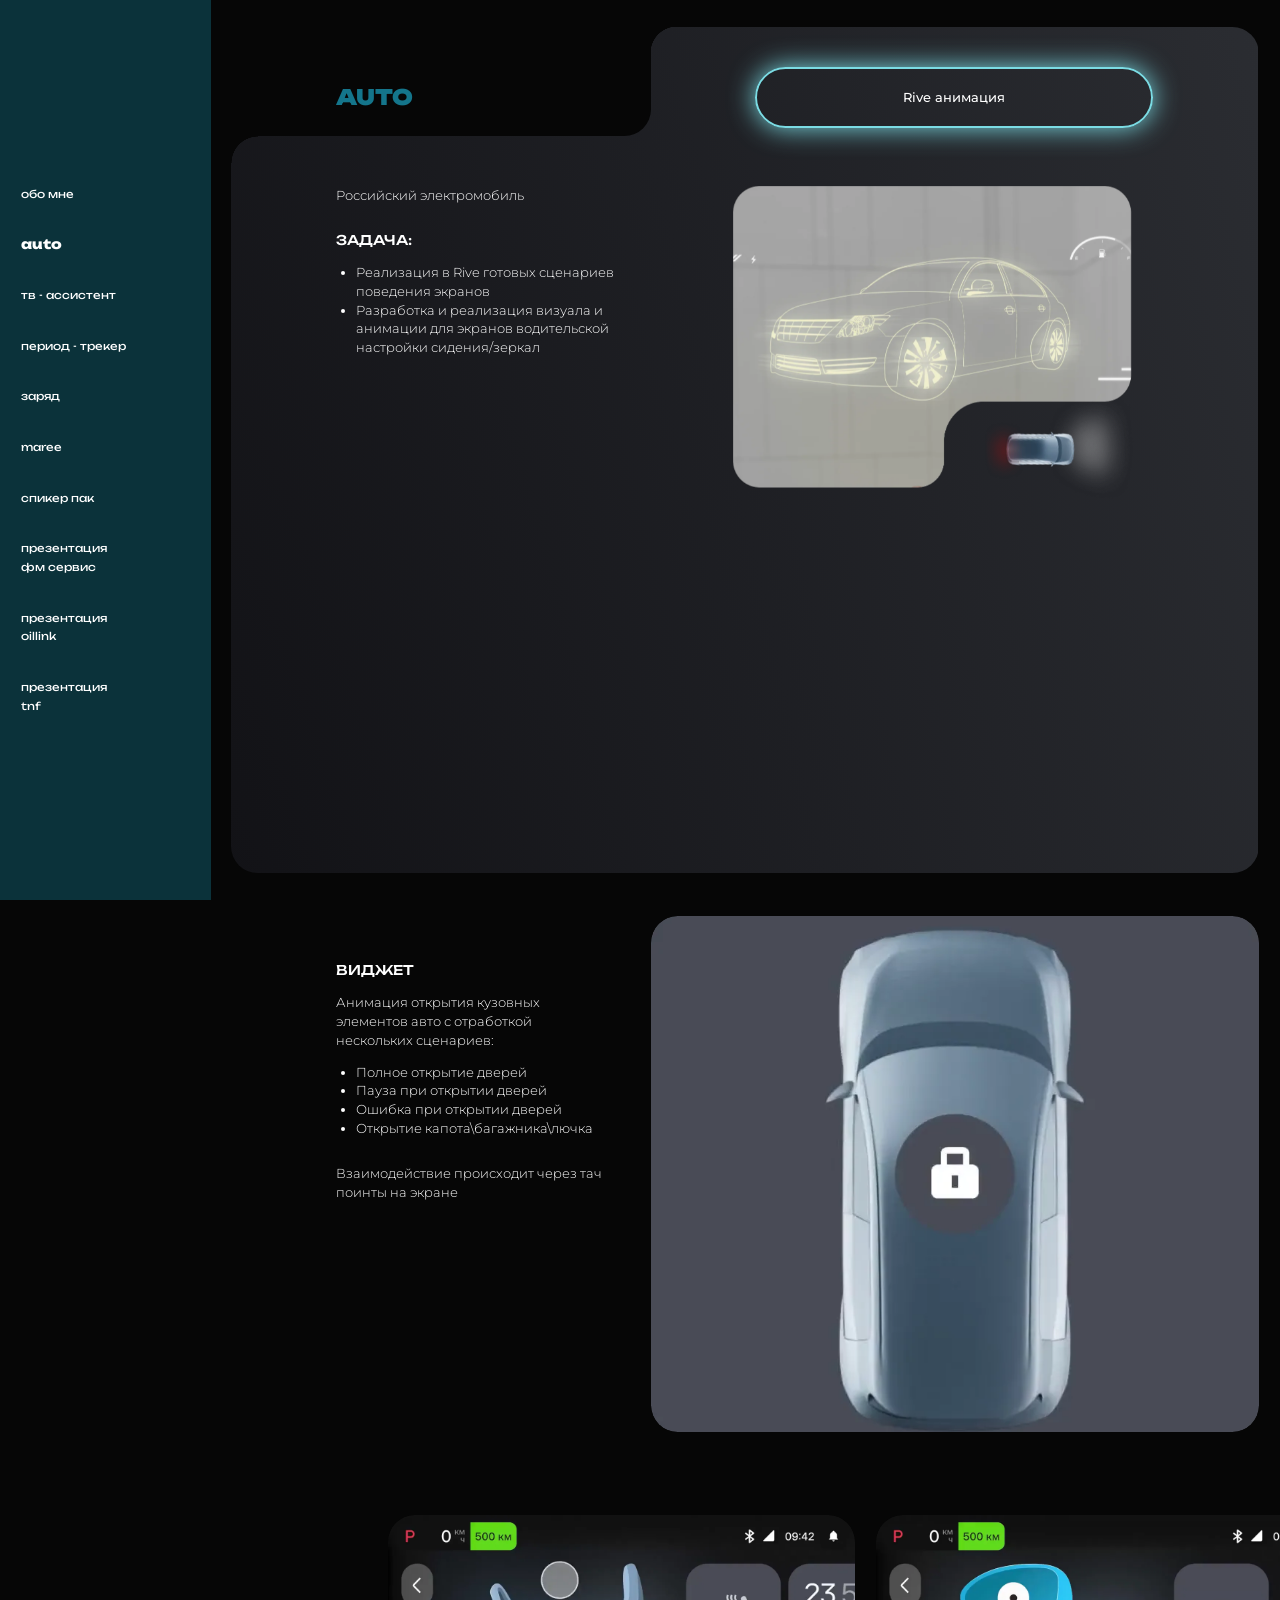
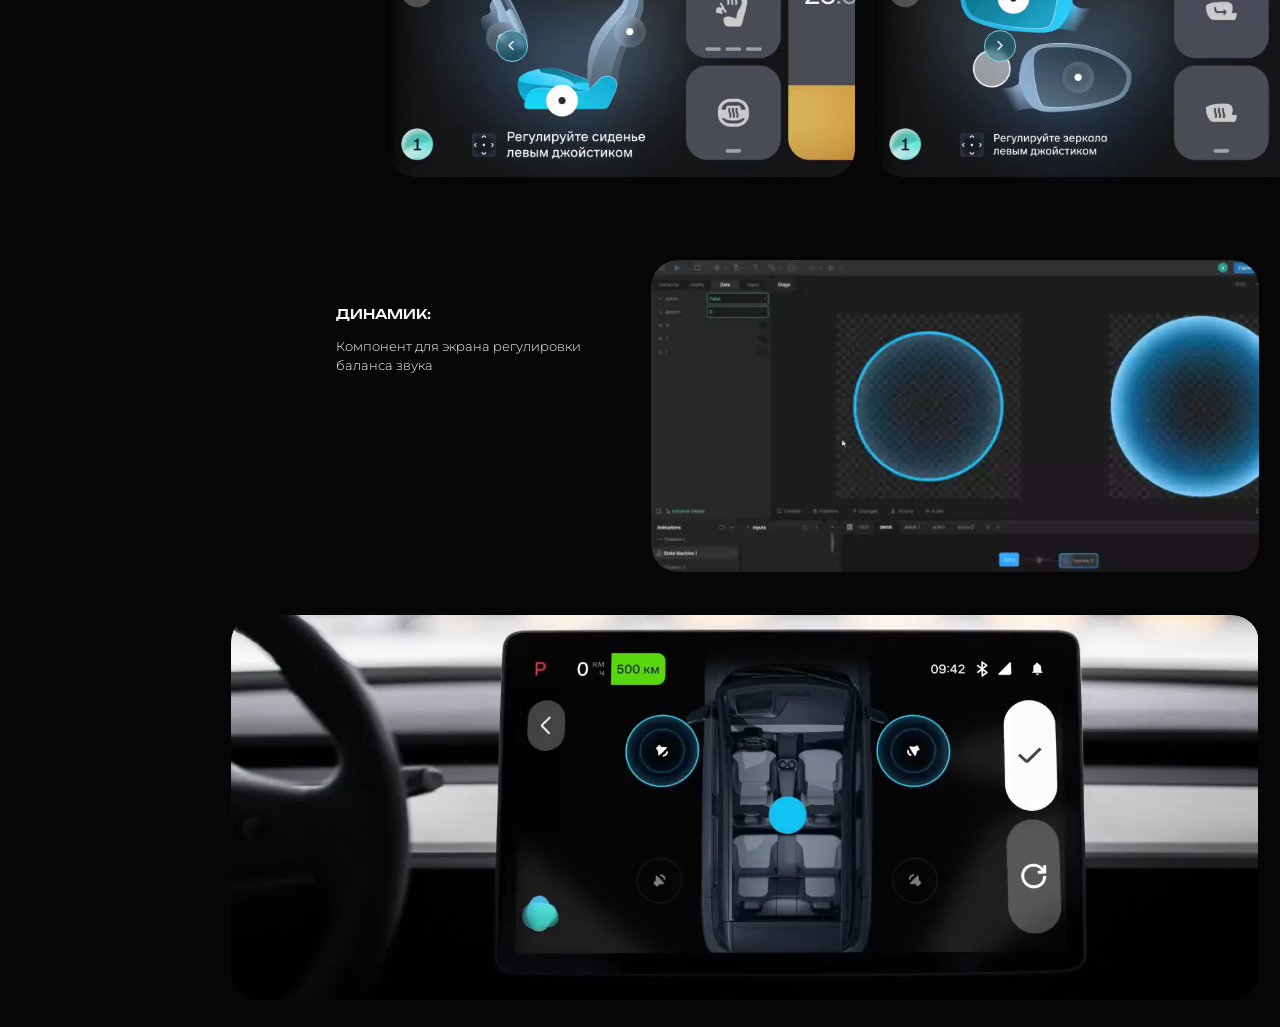
==== auto.html @ a8601fc8 "Deploy 2026-11-14 19:59" ====
<!DOCTYPE html><html lang="ru"><head><meta charset="UTF-8"><meta name="viewport" content="width=device-width, initial-scale=1"><title>Auto — Надежда Ракова</title><meta name="description" content="Кейс «Auto»: Rive-анимация экранов российского электромобиля — виджет кузова, водительские настройки и баланс звука."><link rel="icon" href="/favicon.svg" type="image/svg+xml"><link rel="icon" href="/favicon.png" sizes="180x180" type="image/png"><link rel="apple-touch-icon" href="/favicon.png"><link rel="preconnect" href="https://fonts.googleapis.com"><link rel="preconnect" href="https://fonts.gstatic.com" crossorigin><link href="https://fonts.googleapis.com/css2?family=Montserrat:wght@300;500;600&family=Unbounded:wght@400;500;800;900&display=swap" rel="stylesheet"><link rel="stylesheet" href="/styles.css?v=mwgj7mib"><script defer src="/script.js?v=mwgj7mib"></script><script type="module" src="/_astro/page.CQWjsXKf.js"></script></head><body><a class="skip-link" href="#main">Перейти к содержанию</a><aside class="sidebar"><a class="sidebar__logo" href="/" aria-label="На главную"><svg class="logo-mark" viewBox="0 0 58 58" width="58" height="58" fill="none" aria-hidden="true" focusable="false"><path fill="currentColor" d="M15.92 17H24.176V41H15.92V17ZM34.416 17H42.672V41H34.416V17ZM20.592 25.096H37.648V32.392H20.592V25.096Z"></path><rect x="2.5" y="2.5" width="53" height="53" rx="7.5" stroke="currentColor" stroke-width="5"></rect></svg></a><button class="sidebar__toggle" type="button" aria-expanded="false" aria-controls="nav" aria-label="Меню"><span></span><span></span><span></span></button><nav class="nav" id="nav" aria-label="Разделы портфолио"><a class="nav__item" href="/">обо мне</a><a class="nav__item is-active" href="/auto" aria-current="page">auto</a><a class="nav__item" href="/tv-assistant">тв - ассистент</a><a class="nav__item" href="/period-tracker">период - трекер</a><a class="nav__item" href="/zaryad">заряд</a><a class="nav__item" href="/maree">maree</a><a class="nav__item" href="/speaker-pack">спикер пак</a><a class="nav__item" href="/fm-service">презентация
фм сервис</a><a class="nav__item" href="/oillink">презентация
oillink</a><a class="nav__item" href="/tnf">презентация
tnf</a></nav></aside><main class="page" id="main"><section class="section"><div class="stage"><div class="stage__notch" aria-hidden="true"></div><div class="stage__content"><header class="stage__head"><h1 class="stage__title">Auto</h1><p class="badge">Rive анимация</p></header><div class="stage__body stage__body--clip" style="--body-h:5.88rem"><div class="col-text" style="--col-w:4.4rem"><p class="lead">Российский электромобиль</p><div class="block"><h2 class="label">задача:</h2><ul class="bullets"><li>Реализация в Rive готовых сценариев поведения экранов</li><li>Разработка и реализация визуала и анимации для экранов водительской настройки сидения/зеркал</li></ul></div></div><div class="col-visual col-visual--center" style="--col-w:9.12rem"><img class="auto-visual" src="/assets/auto/stage.webp?v=3" alt="Контурный рисунок автомобиля на проекционном экране и вид машины сверху"></div></div></div></div><div class="row"><div class="panel panel--gap panel--plain" style="--panel-w:9.12rem"><div class="block"><h2 class="label">Виджет</h2><p>Анимация открытия кузовных элементов авто с отработкой нескольких сценариев:</p><ul class="bullets"><li>Полное открытие дверей</li><li>Пауза при открытии дверей</li><li>Ошибка при открытии дверей</li><li>Открытие капота\багажника\лючка</li></ul></div><div class="block"><p>Взаимодействие происходит через тач поинты на экране</p></div></div><figure class="media media--video media--fill" style="--media-h:7.74rem;--media-ratio:912 / 774"><video src="/assets/auto/widget.mp4" poster="/assets/auto/widget.webp" muted loop playsinline preload="none" aria-label="Виджет: анимация открытия дверей, капота и багажника"></video></figure></div><div class="carousel" role="region" aria-roledescription="карусель" aria-label="Экраны водительских настроек"><div class="carousel__viewport" tabindex="0"><div class="carousel__track"><figure class="media media--video" style="--media-w:7rem;--media-h:3.94rem;--media-ratio:700 / 394"><video src="/assets/auto/seat.mp4" poster="/assets/auto/seat.webp" muted loop playsinline preload="none" aria-label="Экран регулировки сиденья"></video></figure><figure class="media media--video" style="--media-w:7rem;--media-h:3.94rem;--media-ratio:700 / 394"><video src="/assets/auto/mirrors.mp4" poster="/assets/auto/mirrors.webp" muted loop playsinline preload="none" aria-label="Экран регулировки зеркал"></video></figure><figure class="media media--video" style="--media-w:7rem;--media-h:3.94rem;--media-ratio:700 / 394"><video src="/assets/auto/projection.mp4" poster="/assets/auto/projection.webp" muted loop playsinline preload="none" aria-label="Экран «Проекция отключена»"></video></figure></div></div><button class="carousel__arrow carousel__arrow--prev" type="button" aria-label="Предыдущий слайд"><svg viewBox="0 0 24 24" aria-hidden="true" focusable="false"><path d="M14.5 5.5 8 12l6.5 6.5"></path></svg></button><button class="carousel__arrow carousel__arrow--next" type="button" aria-label="Следующий слайд"><svg viewBox="0 0 24 24" aria-hidden="true" focusable="false"><path d="M9.5 5.5 16 12l-6.5 6.5"></path></svg></button></div><div class="row"><div class="panel panel--gap panel--plain" style="--panel-w:9.12rem"><div class="block"><h2 class="label">Динамик:</h2><p>Компонент для экрана регулировки баланса звука</p></div></div><figure class="media media--video media--fill" style="--media-h:4.68rem;--media-ratio:16 / 9"><video src="/assets/auto/sound.mp4" poster="/assets/auto/sound.webp" muted loop playsinline preload="none" aria-label="Динамик: компонент регулировки баланса звука"></video></figure></div><div class="row row--inset"><figure class="media media--video" style="--media-w:15.41rem;--media-h:5.78rem;--media-ratio:1541 / 578"><video src="/assets/auto/dashboard.mp4" poster="/assets/auto/dashboard.webp" muted loop playsinline preload="none" aria-label="Экран на приборной панели электромобиля"></video></figure></div></section></main></body></html>
---- styles.css ----
/* =========================================================================
   Портфолио — Надежда Ракова
   Макет: Figma «portfolio» / секция 1920 (node 339-138)

   Единица масштаба: 1rem = 100px при ширине окна 1920px.
   Все размеры из макета переводятся как px / 100 (472px -> 4.72rem),
   поэтому вся страница пропорционально масштабируется под ширину экрана.
   Точное значение выставляет script.js (по clientWidth, без скроллбара),
   значение ниже — запасное на случай отключённого JS.
   ========================================================================= */

:root {
  /* токены Figma */
  --text: #ffffff;
  --text-muted: rgba(255, 255, 255, 0.4);
  --accent: #14758b;              /* заголовки разделов */
  --accent-light: #7bdce4;        /* обводка и свечение бейджа */
  --sidebar-bg: rgba(20, 117, 139, 0.4);
  --bg: #060606;                  /* подложка страницы и вырез под заголовок */
  --radius-sm: 0.2rem;            /* 20px — мелкое скругление (skip-link) */
  --radius: 0.4rem;               /* 40px — скругление карточек и сцены */

  --stage-fill: url("assets/stage-dark.svg");
}

html {
  font-size: calc(100vw / 19.2);
  box-sizing: border-box;
  scroll-behavior: smooth;
}
*, *::before, *::after { box-sizing: inherit; }

body {
  margin: 0;
  background: var(--bg);
  color: var(--text);
  font-family: "Montserrat", "Segoe UI", Arial, sans-serif;
  font-weight: 300;
  font-size: 0.2rem;
  line-height: 0.28rem;
  -webkit-font-smoothing: antialiased;
  overflow-x: hidden;
}

img { display: block; max-width: 100%; }
p { margin: 0; }
h1, h2, h3 { margin: 0; font-weight: inherit; }
ul { margin: 0; padding: 0; list-style: none; }

a { color: inherit; text-decoration: none; }

/* Тап по интерактивным элементам не подсвечивается системным синим
   прямоугольником (Android, iOS). Обводки :focus-visible это не касается —
   она остаётся для клавиатуры. Полоски бургера заодно не выделяются
   как текст при долгом нажатии. */
.sidebar__toggle,
.nav__item {
  -webkit-tap-highlight-color: transparent;
}

.sidebar__toggle {
  -webkit-user-select: none;
  user-select: none;
}

.skip-link {
  position: absolute;
  left: -9999px;
  top: 0;
  z-index: 100;
  padding: 0.12rem 0.2rem;
  background: var(--accent);
  border-radius: 0 0 var(--radius-sm) 0;
}
.skip-link:focus { left: 0; }

/* ============================== Сайдбар ============================== */

.sidebar {
  position: fixed;
  left: 0;
  top: 0;
  z-index: 20;
  width: 3.16rem;
  height: 100vh;
  padding: 0 0.32rem;
  display: flex;
  flex-direction: column;
  justify-content: center;
  background: var(--sidebar-bg);
  -webkit-backdrop-filter: blur(0.2rem);
  backdrop-filter: blur(0.2rem);
}

.sidebar__toggle { display: none; }

/* Знак показывается только в мобильной шапке: на широком экране сайдбар и так
   подписан полными названиями разделов, и знак там лишний. Стили — в блоке
   адаптива ниже. */
.sidebar__logo { display: none; }

.nav {
  display: flex;
  flex-direction: column;
  /* Sidebar / 1920 (391:89): 48 — с десятью пунктами прежние 64 не влезали по высоте */
  gap: 0.48rem;
  align-items: flex-start;
}

/* Nav item / 1920 (Figma 391:80). Состояния из компонента:
   Default — Unbounded Regular 16/28, белый
   Hover   — Unbounded Medium 16/28, белый
   Active  — Unbounded ExtraBold 20/28, белый
   Disabled — Unbounded Regular 16/28, rgba(255,255,255,0.4) */
.nav__item {
  font-family: "Unbounded", "Segoe UI", Arial, sans-serif;
  font-weight: 400;
  font-size: 0.16rem;
  line-height: 0.28rem;
  color: var(--text);
  /* pre-line — чтобы работал перенос из подписи («презентация
oillink»),
     как в макете; сами строки не переносятся, пункты короткие */
  white-space: pre-line;
  transition: font-weight 0.2s ease;
}

.nav__item:hover,
.nav__item:focus-visible { font-weight: 500; }

/* Варианта Focused в компоненте нет — рамка добавлена для клавиатуры */
.nav__item:focus-visible {
  outline: 0.02rem solid var(--accent-light);
  outline-offset: 0.06rem;
  border-radius: 0.02rem;
}

.nav__item.is-active {
  font-weight: 800;
  font-size: 0.2rem;
  color: var(--text);
}

/* ============================== Страница ============================== */

.page {
  padding: 0.4rem 0.32rem;
  display: flex;
  flex-direction: column;
  gap: 0.8rem;
}

.section {
  display: flex;
  flex-direction: column;
  gap: 0.64rem;
  scroll-margin-top: 0.4rem;
}

/* ------------------------------- Сцена ------------------------------- */

/* Подложка сцены начинается не от края страницы, а справа от сайдбара —
   с тем же отступом 3.15rem, что у .row--inset (по макету photobank — 1921):
   блоки больше не заходят под меню. Поэтому подложку рисует псевдоэлемент
   со своим скруглением, а слева под вырезом остаётся фон страницы. */
.stage {
  position: relative;
  height: max(8.53rem, calc(100vh - 0.8rem));
}

.stage::before {
  content: "";
  position: absolute;
  inset: 0 0 0 3.15rem;
  border-radius: var(--radius);
  background-image: var(--stage-fill);
  background-size: 100% 100%;
  background-repeat: no-repeat;
}

.stage--teal { --stage-fill: url("assets/stage-teal.svg"); }

/* Сцена с фоновым видео («ТВ-ассистент»): вместо подложки — ролик в той же рамке */
.stage--media::before { display: none; }

.stage__media {
  position: absolute;
  inset: 0 0 0 3.15rem;
  border-radius: var(--radius);
  overflow: hidden;
  /* кадр-заглушка (задан в разметке) — кадрируется так же, как видео */
  background-size: cover;
  background-position: center;
}

.stage__media video {
  display: block;
  width: 100%;
  height: 100%;
  object-fit: cover;
}

/* Вырез в левом верхнем углу сцены — под заголовок раздела */
.stage__notch {
  position: absolute;
  left: 0;
  top: 0;
  width: 9.44rem;
  height: 1.64rem;
  background: var(--bg);
  border-bottom-right-radius: var(--radius);
}

/* Два вогнутых уголка выреза. По контуру Subtract панель скругляется
   радиусом 40 в двух местах: сверху — от (984, 0) к (944, 40),
   слева — от (0, 204) к (40, 164). Оба уголка дорисовывают фон
   вокруг дуги: центр окружности в правом нижнем углу псевдоэлемента. */
.stage__notch::before,
.stage__notch::after {
  content: "";
  position: absolute;
  width: var(--radius);
  height: var(--radius);
  background: radial-gradient(circle at 100% 100%,
              transparent calc(var(--radius) - 0.5px),
              var(--bg) var(--radius));
}

/* угол панели под вырезом — у левого края подложки (3.15rem), а не сцены */
.stage__notch::before { left: 3.15rem; top: 100%; }
.stage__notch::after  { left: 100%; top: 0; }   /* угол панели в (984, 0) */

.stage__content {
  position: absolute;
  inset: 0;
  padding: 0.48rem 1.57rem 0.27rem 4.72rem;
  display: flex;
  flex-direction: column;
  gap: 0.75rem;
}

.stage__content--clip { overflow: hidden; }

/* «Спикер пак»: мокап прижат к нижней грани сцены — в макете фрейм с визуалом
   кончается ровно на её краю, без нижнего отступа (614,67 против 588 у прочих
   экранов). Сцена на сайте тянется на высоту окна, поэтому тело растягивается
   до низа, а не остаётся фиксированной высоты. */
.stage__content--flush { padding-bottom: 0; }

.stage__content--flush .stage__body {
  flex: 1 1 auto;
  height: auto;
  min-height: 6.15rem;
}

.stage__head {
  display: flex;
  align-items: center;
  gap: 2.12rem;
  flex-shrink: 0;
}

.stage__title {
  width: 4.17rem;
  height: 1.16rem;
  display: flex;
  align-items: center;
  font-family: "Unbounded", "Segoe UI", Arial, sans-serif;
  font-weight: 900;
  font-size: 0.32rem;
  line-height: 0.32rem;
  color: var(--accent);
  text-transform: uppercase;
  white-space: nowrap;
}

.stage__title--tall { line-height: 0.4rem; }

.badge {
  flex-shrink: 0;
  width: 5.97rem;
  height: 0.91rem;
  display: flex;
  align-items: center;
  justify-content: center;
  padding: 0.27rem 0.48rem;
  border: 0.04rem solid var(--accent-light);
  border-radius: 0.5rem;
  box-shadow: 0 0 0.4rem 0 var(--accent-light);
  font-weight: 500;
  font-size: 0.2rem;
  line-height: 0.2rem;
  text-align: center;
  white-space: nowrap;
}

.stage__body {
  display: flex;
  gap: 0.32rem;
  height: var(--body-h, 6.15rem);
  width: 13.84rem;
  flex-shrink: 0;
  position: relative;
}

.stage__body--clip { overflow: hidden; }

/* ------------------------- Колонки и текстовые блоки ------------------------- */

.col-text {
  width: var(--col-w);
  flex-shrink: 0;
  display: flex;
  flex-direction: column;
  gap: 0.4rem;
  align-items: flex-start;
}

/* На сцене с фото-фоном у бейджа своя стеклянная подложка (по макету Maree,
   node 652:1353): без неё он теряется на светлых участках кадра */
.stage--media .badge {
  background: rgba(20, 92, 117, 0.5);
  -webkit-backdrop-filter: blur(0.05rem);
  backdrop-filter: blur(0.05rem);
}

.col-visual {
  width: var(--col-w);
  flex-shrink: 0;
}

.col-visual--center { display: flex; justify-content: center; }

.block {
  width: var(--block-w, 100%);
  display: flex;
  flex-direction: column;
  gap: 0.2rem;
  align-items: flex-start;
}

.label {
  font-family: "Unbounded", "Segoe UI", Arial, sans-serif;
  font-weight: 500;
  font-size: 0.2rem;
  line-height: 0.28rem;
  text-transform: uppercase;
  color: var(--text);
}

.strong { font-weight: 500; }

/* Стиль Body / Loose убран из системы — везде Body / Regular. Поэтому
   у .lead и .bullets--loose своего интерлиньяжа больше нет, оба наследуют
   28 от body. Сами классы в разметке оставлены: на вёрстку они не влияют. */

.bullets { list-style: disc; padding-left: 0.3rem; }

/* --------------------------- Цветовая палитра --------------------------- */

.palette { display: flex; gap: 0.32rem; align-items: center; }

.swatch {
  width: 0.48rem;
  height: 0.48rem;
  border-radius: 50%;
  background: var(--c);
}

.swatch--outlined { box-shadow: inset 0 0 0 0.01rem #ffffff; }

/* ------------------------------ Хард скилы ------------------------------ */

.skills { display: flex; gap: 0.32rem; align-items: center; }

.skill {
  position: relative;
  width: 0.48rem;
  height: 0.48rem;
  border-radius: 50%;
  overflow: hidden;
  flex-shrink: 0;
  /* Свечение в тон иконки: --glow приходит из index.astro, у каждой свой.
     Смещения нулевые — ореол ровно по кругу. overflow: hidden обрезает
     только содержимое, наружную тень он не трогает. */
  box-shadow: 0 0 0.2rem var(--glow);
}

/* Размеры «листа» внутри маски повторяют макет: маска 48x48,
   само изображение чуть больше и смещено. */
.skill__leaf {
  position: absolute;
  left: 0;
  top: 0;
  width: 0.48rem;
  height: 0.48rem;
  object-fit: cover;
}

.skill__leaf--ae  { width: 0.49rem; left: -0.01rem; }
.skill__leaf--sq  { width: 0.49rem; height: 0.49rem; left: -0.01rem; top: -0.01rem; }
.skill__leaf--big { width: 0.51rem;   height: 0.51rem;   left: -0.02rem;   top: -0.02rem; overflow: hidden; }

.skill__inner { position: absolute; max-width: none; }
.skill__inner--rive  { width: 774.13%; height: 436.88%; left: -245.03%; top: -167.23%; }
.skill__inner--figma { width: 165.62%; height: 137.26%; left: -31.25%;  top: -17.07%; }

/* ------------------------------- Фото ------------------------------- */

.photo { position: relative; width: 5.98rem; height: 5.4rem; }

.photo__frame {
  position: absolute;
  inset: 0;
  /* ?v= — новый адрес для файла, заменённого под тем же именем: прежняя версия
     могла остаться в кеше браузера. Меняйте число при каждой замене файла. */
  -webkit-mask: url("assets/about/photo-mask.svg?v=4") no-repeat center / 100% 100%;
  mask: url("assets/about/photo-mask.svg?v=4") no-repeat center / 100% 100%;
}

.photo__img {
  position: absolute;
  left: -0.04rem;
  top: -0.27rem;
  width: 6.21rem;
  height: 6.21rem;
  max-width: none;
  object-fit: cover;
}

/* Подсказка в вырезе фото: круг 162 с подписью и стрелкой вниз — показывает,
   что ниже лежит шоурил. Доли из макета: круг 162/598 по ширине фото, а всё
   внутри — в процентах от самого круга, поэтому он масштабируется целиком,
   и на узком экране меняется только кегль подписи. */
.photo__hint {
  position: absolute;
  left: 77.59%;  /* 464 / 598 */
  top: 68.7%;    /* 371 / 540 */
  width: 27.09%; /* 162 / 598 */
  aspect-ratio: 1;
  display: flex;
  flex-direction: column;
  align-items: center;
  border: 0.03rem solid var(--accent-light);
  border-radius: 50%;
  text-align: center;
}

.photo__hint-text {
  width: 61.11%;      /* 99 / 162 */
  margin-top: 24.69%; /* отступ сверху 40 */
  font-weight: 500;
  font-size: 0.2rem;
  line-height: 0.2rem;
}

.photo__hint-arrow {
  width: 12.96%;      /* 21 / 162 */
  margin-top: 14.81%; /* зазор до подписи 24 */
  color: var(--text);
}

/* Круг — ссылка на шоурил, поэтому у него есть отклик на наведение и фокус */
.photo__hint {
  cursor: pointer;
  transition: box-shadow 0.2s ease, transform 0.2s ease;
  -webkit-tap-highlight-color: transparent;
}

.photo__hint:hover,
.photo__hint:focus-visible {
  box-shadow: 0 0 0.3rem 0 var(--accent-light);
  transform: scale(1.04);
}

.photo__hint:focus-visible { outline: 0.02rem solid var(--text); outline-offset: 0.04rem; }

/* якорь перехода: карточка не прилипает к верхней грани окна */
#showreel { scroll-margin-top: 0.4rem; }

/* ============================== Ряды и карточки ============================== */

.row {
  display: flex;
  gap: 0.32rem;
  align-items: stretch;
}

/* Ряд, выровненный по правому краю — отступ на ширину сайдбара */
.row--inset { padding-left: 3.15rem; }

.panel {
  width: var(--panel-w, auto);
  flex-shrink: 0;
  padding: 0.68rem 0.32rem 0.68rem 4.72rem;
  border-radius: var(--radius);
  background-image: url("assets/panel.svg?v=2");
  background-size: 100% 100%;
  background-repeat: no-repeat;
  display: flex;
  flex-direction: column;
  align-items: flex-start;
}

.panel--gap { gap: 0.4rem; }
/* Широкая панель начинается справа от сайдбара (отступ 3.15rem, как у
   .row--inset), а текст стоит на той же линии, что у остальных:
   4.72 − 3.15 = 1.57rem. */
.panel--full { width: auto; margin-left: 3.15rem; padding-left: 1.57rem; gap: 0.4rem; }

/* Текстовая колонка рядом с визуалом — без подложки, прямо на фоне страницы.
   Отступы остаются: текст стоит на той же линии, что в остальных блоках. */
.panel--plain { background: none; }

/* Текстовая колонка панели — 408 px, как в компонентах Panel / … в макете:
   472 (отступ слева, по линии сцены) + 408 + 32 = 912, ровно половина ряда. */
.panel > .block { width: 4.08rem; }

/* Паттерн-подложка. Сейчас не используется: в макете панель «айдентика» —
   инстанс Panel / 2 columns, у него подложки нет. Оставлено на случай возврата. */
.panel--patterned { position: relative; overflow: hidden; }

.panel--patterned::before {
  content: "";
  position: absolute;
  inset: 0;
  background: url("assets/zaryad/pattern.png") center / cover no-repeat;
  opacity: 0.1;
  pointer-events: none;
}

.panel--patterned > * { position: relative; }

/* Две колонки по 408 с зазором 221 — компонент Panel / 2 columns */
.cols-2 { display: flex; gap: 2.21rem; align-items: flex-start; }
.cols-2 > .col {
  width: 4.08rem;
  display: flex;
  flex-direction: column;
  gap: 0.4rem;
  align-items: flex-start;
}

.media {
  margin: 0;
  width: var(--media-w, 100%);
  height: var(--media-h, auto);
  flex-shrink: 0;
  border-radius: var(--radius);
  overflow: hidden;
  background: #d9d9d9;
}

/* Тянется на высоту ряда. Картинка выведена из потока, чтобы высоту ряда
   задавала панель с текстом (как в макете), а не пропорции изображения. */
.media--stretch { height: auto; align-self: stretch; position: relative; }
.media--stretch img { position: absolute; inset: 0; }

/* Картинка добирает остаток ряда: 1856 - 912 (панель) - 32 (зазор) = 912 */
.media--fill { flex: 1 0 0; width: auto; min-width: 0; }

.media--panel {
  background-image: url("assets/panel.svg?v=2");
  background-size: 100% 100%;
}

.media img,
.media video { display: block; width: 100%; height: 100%; object-fit: cover; }

/* У видеокарточки нет светлой подложки. Видео браузер рисует отдельным слоем
   и выравнивает по пикселям экрана, а скруглённая рамка карточки стоит на
   дробных координатах (масштаб в rem) — между ними остаётся щель меньше
   пикселя. С подложкой #d9d9d9 она проступала светлой каймой, особенно при
   прокрутке. Без подложки в щели виден тёмный фон страницы, и край сливается.
   Скругление дублируется на самом видео, чтобы его слой обрезался той же дугой. */
.media--video { background: transparent; }
.media--video video { border-radius: inherit; }

/* Карточка-плеер (EmbedPlayer): обложка-кнопка, по нажатию её место занимает
   iframe видеосервиса. Оба слоя растянуты по карточке абсолютно — так они
   заполняют её и на десктопе (высота задана), и на мобилке (высота из
   aspect-ratio ниже). */
.media--embed { position: relative; }

.embed__cover,
.media--embed iframe {
  position: absolute;
  inset: 0;
  display: block;
  width: 100%;
  height: 100%;
  border: 0;
}

.embed__cover {
  padding: 0;
  background: none;
  border-radius: inherit;
  cursor: pointer;
  -webkit-tap-highlight-color: transparent;
}

/* селектор длиннее обычного .media img — иначе на мобилке его перебил бы height: auto */
.media--embed .embed__cover img { height: 100%; transition: filter 0.3s ease; }
.embed__cover:hover img { filter: brightness(1.12); }

/* Значок «плей» по центру обложки. Оформление как у стрелок карусели:
   подложка и размытие от меню, обводка цветом бейджа. */
.embed__play {
  position: absolute;
  left: 50%;
  top: 50%;
  transform: translate(-50%, -50%);
  display: flex;
  align-items: center;
  justify-content: center;
  width: 1rem;
  height: 1rem;
  border: 0.02rem solid var(--accent-light);
  border-radius: 50%;
  background: var(--sidebar-bg);
  -webkit-backdrop-filter: blur(0.05rem);
  backdrop-filter: blur(0.05rem);
  color: var(--text);
  transition: box-shadow 0.2s ease, transform 0.2s ease;
}

.embed__play svg { width: 40%; height: 40%; fill: currentColor; }

.embed__cover:hover .embed__play,
.embed__cover:focus-visible .embed__play {
  box-shadow: 0 0 0.3rem 0 var(--accent-light);
  transform: translate(-50%, -50%) scale(1.08);
}

.embed__cover:focus-visible {
  outline: 0.04rem solid var(--accent-light);
  outline-offset: -0.04rem;
}

.grid { display: flex; flex-wrap: wrap; gap: 0.32rem; align-content: flex-start; }

/* ------------------------------- Карусель ------------------------------- */

/* Окно карусели — от линии справа от сайдбара до правого края окна (правое
   поле .page вычитается отрицательным отступом). Карточки листаются по одной и встают по центру экрана, поэтому в
   покое средняя карточка по центру, а соседние свисают за края — как лента в
   макете «Auto». Поля 0.6rem сверху и снизу тоже из макета. */
.carousel {
  --card-w: 7rem;
  --card-gap: 0.32rem;
  --arrow: 0.48rem;
  position: relative;
  /* слева — от линии справа от сайдбара, справа — до края окна */
  margin-inline: 3.15rem -0.32rem;
}

.carousel__viewport {
  position: relative; /* от него считаются offsetLeft карточек в script.js */
  padding-block: 0.6rem;
  overflow-x: auto;
  overscroll-behavior-x: contain;
  scroll-snap-type: x mandatory;
  scrollbar-width: none;
  cursor: grab;
}

.carousel__viewport::-webkit-scrollbar { display: none; }

.carousel__viewport:focus-visible {
  outline: 0.03rem solid var(--accent-light);
  outline-offset: -0.03rem;
}

/* пока тянут мышью, привязка к карточкам выключена — иначе дёргала бы ленту под курсором */
.carousel__viewport.is-dragging { scroll-snap-type: none; cursor: grabbing; user-select: none; }

.carousel__track {
  display: flex;
  gap: var(--card-gap);
  width: max-content;
  /* полокна минус полкарточки с обеих сторон — чтобы и крайние вставали по центру */
  padding-inline: calc(50% - var(--card-w) / 2);
}

/* always — один свайп листает ровно одну карточку, а не проскакивает несколько:
   так лента не улетает за копии, которыми script.js делает её бесконечной */
.carousel__track > * { flex: none; scroll-snap-align: center; scroll-snap-stop: always; }

/* Стрелки стоят в зазорах у центральной карточки: так обе всегда на виду,
   в том числе левая, которую иначе закрыл бы сайдбар. Подложка и размытие —
   как у меню, обводка — цветом бейджа. */
.carousel__arrow {
  position: absolute;
  top: 50%;
  z-index: 1;
  display: flex;
  align-items: center;
  justify-content: center;
  width: var(--arrow);
  height: var(--arrow);
  padding: 0;
  border: 0.02rem solid var(--accent-light);
  border-radius: 50%;
  background: var(--sidebar-bg);
  -webkit-backdrop-filter: blur(0.05rem);
  backdrop-filter: blur(0.05rem);
  color: var(--text);
  cursor: pointer;
  transform: translate(-50%, -50%);
  transition: opacity 0.2s ease, box-shadow 0.2s ease;
  -webkit-tap-highlight-color: transparent;
}

.carousel__arrow--prev { left: calc(50% - var(--card-w) / 2 - var(--card-gap) / 2); }
.carousel__arrow--next { left: calc(50% + var(--card-w) / 2 + var(--card-gap) / 2); }

.carousel__arrow svg {
  width: 50%;
  height: 50%;
  fill: none;
  stroke: currentColor;
  stroke-width: 2;
  stroke-linecap: round;
  stroke-linejoin: round;
}

.carousel__arrow:hover { box-shadow: 0 0 0.2rem 0 var(--accent-light); }

.carousel__arrow:focus-visible {
  outline: 0.02rem solid var(--text);
  outline-offset: 0.04rem;
}

/* ------------------- Крупные визуалы отдельных разделов ------------------- */

.speaker-visual {
  position: absolute;
  left: 4.72rem;
  bottom: 0;
  width: 9.12rem;
  height: 6.15rem;
  overflow: hidden;
}

.speaker-visual img {
  position: absolute;
  left: -6.97%;
  top: -2.72%;
  width: 107.91%;
  height: 107.28%;
  max-width: none;
}

/* Бейдж 664x605. В макете заливка в режиме CROP: по ширине картинка взята
   целиком, по высоте — полоса 8,5%..89,5%, отсюда cover и сдвиг по вертикали. */
/* Maree: фрейм визуала 783x615, картинка вписана внутрь целиком —
   в макете у неё свои пропорции и остаются поля по бокам. */
.maree-visual {
  width: 7.83rem;
  height: 6.15rem;
  object-fit: contain;
}

/* На десктопе карточка вклеена в фоновую обложку сцены — отдельную не показываем */
@media (min-width: 1201px) {
  .maree-visual-wrap,
  .oillink-visual-wrap { visibility: hidden; }
}

/* «Auto»: фото под маской с вырезом и машина в вырезе, собранные в одну
   картинку с прозрачным фоном (группа 665x523 в макете, по центру колонки). */
.auto-visual {
  width: 6.65rem;
  height: 5.23rem;
  object-fit: contain;
}

.zaryad-badge {
  width: 6.64rem;
  height: 6.05rem;
  object-fit: cover;
  object-position: 50% 44.7%;
}

/* В макете заливка FILL — картинка кадрируется по высоте, а не вписывается. */
.period-phone { width: 8.86rem; height: 5.9rem; object-fit: cover; }

/* ------------------------------ Мокап ноутбука ------------------------------ */

.laptop {
  position: relative;
  width: 100%;
  height: 6.15rem;
}

.laptop--photobank { --kb-left: -0.45rem; --kb-width: 10.36rem; --kb-height: 0.21rem; --kb-top: 5.38rem; --back-left: 0.01rem; --back-top: 0; --back-w: 9.47rem; --back-h: 5.39rem; }
.laptop--fm        { --kb-left: -0.32rem; --kb-width: 10.10rem; --kb-height: 0.25rem;    --kb-top: 5.38rem; --back-left: 0.02rem; --back-top: 0; --back-w: 9.46rem; --back-h: 5.4rem; }

.laptop__back {
  position: absolute;
  left: var(--back-left);
  top: var(--back-top);
  width: var(--back-w);
  height: var(--back-h);
  background: #d6d6d6;
  border: 0.01rem solid #ccc;
  border-radius: 0.22rem 0.22rem 0 0;
}

.laptop__frame {
  position: absolute;
  left: 0.04rem;
  top: 0.03rem;
  width: 9.41rem;
  height: 5.36rem;
  background: #050505;
  border-radius: 0.2rem 0.2rem 0 0;
  box-shadow: 0 0 0.01rem 0.01rem rgba(255, 255, 255, 0.6),
              inset 0 0 0.05rem 0.03rem rgba(0, 0, 0, 0.1);
}

.laptop__screen {
  position: absolute;
  left: 0.16rem;
  top: 0.15rem;
  width: 9.16rem;
  height: 5.13rem;
  border-radius: 0.16rem;
  overflow: hidden;
}

.laptop__screen img { width: 9.16rem; height: 5.15rem; max-width: none; object-fit: cover; }

.laptop__screen-shadow {
  position: absolute;
  left: 0.16rem;
  top: 0.15rem;
  width: 9.16rem;
  height: 5.13rem;
  border-radius: 0.16rem;
  box-shadow: inset 0 0 0.04rem 0 rgba(0, 0, 0, 0.24);
}

.laptop__glow {
  position: absolute;
  left: 0.04rem;
  top: 0.03rem;
  width: 9.41rem;
  height: 5.36rem;
  border-radius: 0.2rem 0.2rem 0 0;
  background: radial-gradient(ellipse 1.4rem 1.75rem at 0.7rem 0.55rem,
              rgba(255, 255, 255, 0.24) 15%, rgba(255, 255, 255, 0) 100%);
  opacity: 0.2;
  box-shadow: inset 0 0 0.03rem 0.01rem rgba(0, 0, 0, 0.4);
}

.laptop__keyboard {
  position: absolute;
  left: var(--kb-left);
  top: var(--kb-top);
  width: var(--kb-width);
  height: var(--kb-height);
  border-radius: 0.03rem;
  overflow: hidden;
  box-shadow: inset 0 -0.01rem 0.01rem 0 rgba(0, 0, 0, 0.3),
              inset 0 -0.03rem 0.01rem 0 rgba(255, 255, 255, 0.7);
}

.laptop__keyboard img { width: 100%; height: 100%; object-fit: cover; }

.laptop__keyboard::after {
  content: "";
  position: absolute;
  inset: 0;
  background: linear-gradient(to bottom, rgba(239, 239, 239, 0.2), rgba(219, 219, 219, 0.2));
}

.laptop__shadow-1 {
  position: absolute;
  left: -0.45rem;
  top: 5.59rem;
  width: 10.36rem;
  height: 0.02rem;
  background: #000;
  border-radius: 0.18rem;
  filter: blur(0.08rem);
}

.laptop__shadow-2 {
  position: absolute;
  left: -0.45rem;
  top: 5.59rem;
  width: 10.35rem;
  height: 0.01rem;
  background: rgba(0, 0, 0, 0.6);
  border-radius: 0.18rem;
  filter: blur(0.02rem);
}

/* ====================== Появление блоков при прокрутке ====================== */

/* Классы навешивает script.js, поэтому без JavaScript и при системной
   настройке «уменьшить движение» блоки просто видны — никакого скрытого
   содержимого, которое некому показать.

   Именно анимация, а не transition: у сцены IntersectionObserver отдаёт
   первый колбэк раньше, чем браузер успевает отрисовать исходное
   opacity: 0. Переход в такой ситуации не запускается вовсе — переходить
   не от чего, — а анимация всегда играет от своего первого кадра. */
/* Предварительное скрытие — до того, как script.js разметит блоки.

   Без него браузер успевает отрисовать кадр с готовой раскладкой раньше,
   чем отработает скрипт (first-contentful-paint ~168 мс против ~174 мс),
   и содержимое видно кадр, пропадает и появляется заново каскадом —
   при переходе между страницами это читается как подёргивание.

   Правило само себя снимает через секунду: если скрипт не отработает
   (отключён JS, не доехал файл), содержимое всё равно покажется. А как
   только скрипт навесит .reveal, селектор перестаёт совпадать, и элемент
   переходит под управление анимаций ниже. */
.section > *:not(.reveal) {
  animation: reveal-failsafe 0.3s 1s both;
}

/* Скрипт отработал — страховка больше не нужна. Класс ставится и тогда,
   когда анимация выключена: иначе при системном «уменьшить движение»
   содержимое ждало бы секунду впустую. */
.reveal-armed .section > *:not(.reveal) { animation: none; }

@keyframes reveal-failsafe {
  from { opacity: 0; }
  to   { opacity: 1; }
}

.reveal { opacity: 0; }

.reveal.is-visible {
  animation: reveal-rise 0.55s cubic-bezier(0.22, 0.61, 0.36, 1) both;
}

@keyframes reveal-rise {
  from { opacity: 0; transform: translateY(0.32rem); }
  to   { opacity: 1; transform: none; }
}

/* Крупный визуал сцены только проявляется: он прижат к нижней грани,
   и стартовый сдвиг вниз вылезал бы за скруглённый край панели. */
.reveal--fade.is-visible { animation-name: reveal-fade; }

@keyframes reveal-fade {
  from { opacity: 0; }
  to   { opacity: 1; }
}

/* Мелкие круглые элементы — кружки палитры и иконки скилов: у объекта 48px
   полная дистанция 32px читалась бы прыжком, поэтому половина. */
.reveal--soft.is-visible { animation-name: reveal-soft; }

@keyframes reveal-soft {
  from { opacity: 0; transform: translateY(0.16rem); }
  to   { opacity: 1; transform: none; }
}

/* ============================== Адаптив ============================== */

@media (max-width: 1200px) {
  html { font-size: 16px; }

  /* Интерлиньяж в пикселях, а не множителем: в макете значения целые,
     а 16 x 1.55 давало 24.8 и уводило текст с сетки. */
  body { font-size: 16px; line-height: 24px; }

  .sidebar {
    position: sticky;
    top: 0;
    width: 100%;
    height: auto;
    padding: 12px 12px;
    flex-direction: row;
    align-items: center;
    /* знак и кнопка меню разъезжаются по краям шапки, как в макете;
       список .nav выведен из потока и на раскладку шапки не влияет */
    justify-content: space-between;
    gap: 16px;
    /* липкая шапка отделяется от контента волоском — это не та inner shadow,
       что была в макете, а граница мобильной раскладки */
    box-shadow: 0 1px 0 rgba(255, 255, 255, 0.1);
    /* Фон и размытие шапки переехали на подложку ниже. Причина: элемент
       с backdrop-filter становится корнем размытия для всего, что внутри,
       и вложенное меню размывало бы уже не страницу, а пустоту внутри
       шапки — контент под меню оставался резким. */
    background: none;
    -webkit-backdrop-filter: none;
    backdrop-filter: none;
  }

  /* Подложка шапки: та же заливка и размытие 5px, что в макете bar. */
  .sidebar::before {
    content: "";
    position: absolute;
    inset: 0;
    background: var(--sidebar-bg);
    -webkit-backdrop-filter: blur(5px);
    backdrop-filter: blur(5px);
  }

  /* Знак и кнопка — поверх подложки */
  .sidebar__logo,
  .sidebar__toggle { position: relative; z-index: 1; }

  /* Знак слева, кнопка меню справа — как в компоненте Sidebar / 390.
     Размер вровень с кнопкой, 40. */
  /* Знак обёрнут в квадрат 40x40 — такой же, как у кнопки меню
     (компонент Sidebar / 390: обе рамки на y=12, по краям отступ 12).
     Сам знак 24x24 стоит по центру обёртки, а её размер заодно даёт
     зоне нажатия те же 40 точек, что и у бургера. */
  .sidebar__logo {
    display: flex;
    align-items: center;
    justify-content: center;
    width: 40px;
    height: 40px;
    color: var(--text);
    transition: color 0.2s ease;
  }

  .sidebar__logo .logo-mark { display: block; width: 24px; height: 24px; }

  a.sidebar__logo:hover,
  a.sidebar__logo:focus-visible { color: var(--accent-light); }

  a.sidebar__logo:focus-visible {
    outline: 2px solid var(--accent-light);
    outline-offset: 4px;
    border-radius: 6px;
  }

  .sidebar__toggle {
    display: flex;
    flex-direction: column;
    justify-content: center;
    gap: 5px;
    width: 40px;
    height: 40px;
    padding: 0 8px;
    background: none;
    border: 0;
    cursor: pointer;
  }
  .sidebar__toggle span { display: block; height: 2px; background: #fff; border-radius: 2px; }

  .nav {
    position: absolute;
    left: 0;
    right: 0;
    top: 100%;
    flex-direction: column;
    /* шаг между пунктами 50 = строка 22 + зазор 28 */
    gap: 28px;
    padding: 52px 20px;
    align-items: center;
    /* Из макета: заливка тем же токеном, что у сайдбара — rgba(20,117,139,0.4),
       поверх неё размытие 5px, поэтому сквозь меню просматривается страница.
       Непрозрачный #10333c этот эффект глушил. */
    background: var(--sidebar-bg);
    -webkit-backdrop-filter: blur(5px);
    backdrop-filter: blur(5px);
    box-shadow: 0 12px 24px rgba(0, 0, 0, 0.4);
  }
  .nav[hidden] { display: none; }

  /* В выпадающем меню ширины хватает: nowrap схлопывает перенос
     из подписи в пробел, и двухстрочные пункты идут в одну строку. */
  .nav__item { font-size: 16px; line-height: 22px; white-space: nowrap; }
  /* размер выравниваем под выпадающий список, текущую страницу
     по-прежнему выделяет начертание, как в компоненте */
  .nav__item.is-active { font-size: 16px; font-weight: 800; color: var(--text); }
  .nav__item:focus-visible { outline-width: 2px; outline-offset: 4px; }

  .page { padding: 20px; gap: 40px; }
  .section { gap: 24px; scroll-margin-top: 76px; }

  /* Макет 390 выносит заголовок кейса НАД панель: он лежит на фоне страницы,
     а панель начинается под ним. В разметке заголовок сидит внутри .stage, и
     трогать её ради одного брейкпоинта не хочется — десктоп выверен по пикселям.
     Поэтому обёртки растворяются (display: contents), их дети становятся
     строками сетки .stage, а фон панели рисует псевдоэлемент, накрывающий
     только строки бейджа и тела.

     Внутренние отступы панели (20/16) заданы margin'ами самих детей: в гриде
     margin входит в строку, и подложка растягивается ровно по ним. Зазор 16
     до панели вынесен в margin-bottom заголовка — он лежит в его строке,
     то есть снаружи подложки. */
  .stage {
    position: relative;
    display: grid;
    grid-template-columns: 1fr;
    row-gap: 0;
    height: auto;
    min-height: 0;
    border-radius: 0;
    background: none;
  }
  .stage__notch { display: none; }
  .stage::before { display: none; }

  .stage__content { display: contents; }
  .stage__content--clip { overflow: visible; }

  .stage__head { display: contents; }

  .stage__title {
    grid-row: 1;
    grid-column: 1;
    width: auto;
    height: auto;
    margin-bottom: 16px;
    font-size: 21px;
    line-height: 25px;
    white-space: normal;
  }

  /* подложка панели — от бейджа до низа тела */
  .stage::after {
    content: "";
    grid-row: 2 / 4;
    grid-column: 1;
    background-image: var(--stage-fill);
    background-size: 100% 100%;
    background-repeat: no-repeat;
    border-radius: 24px;
    z-index: 0;
  }

  .badge {
    grid-row: 2;
    grid-column: 1;
    position: relative;
    z-index: 1;
    /* по макету бейдж растянут во всю ширину панели */
    width: auto;
    max-width: none;
    height: auto;
    /* 20 сверху и 16 по бокам — это внутренние отступы панели */
    margin: 20px 16px 0;
    padding: 14px 24px;
    border-width: 2px;
    border-radius: 40px;
    box-shadow: 0 0 20px 0 var(--accent-light);
    font-size: 14px;
    line-height: 18px;
    white-space: normal;
  }

  .stage__body {
    grid-row: 3;
    grid-column: 1;
    position: relative;
    z-index: 1;
    flex-direction: column;
    width: auto;
    height: auto;
    /* 32 от бейджа, 20 до низа панели, 16 по бокам */
    margin: 32px 16px 20px;
    gap: 32px;
    overflow: visible;
  }

  /* в макете 390 визуал идёт сразу за бейджем, текстовые блоки — под ним */
  .col-visual, .speaker-visual { order: -1; }

  /* фоновое видео — на месте подложки панели, под бейджем и телом;
     затемнение держит читаемость текста поверх кадра */
  .stage--media::after { display: none; }
  .stage__media {
    position: relative;
    inset: auto;
    grid-row: 2 / 4;
    grid-column: 1;
    border-radius: 24px;
    z-index: 0;
  }
  .stage__media::after {
    content: "";
    position: absolute;
    inset: 0;
    background: rgba(6, 6, 6, 0.55);
  }
  .stage__media video { position: absolute; inset: 0; }
  /* мобильный вариант фоновой картинки (Maree: фон без вшитой карточки) */
  .stage__media--alt { background-image: var(--media-mobile) !important; }

  /* единая высота визуала; фото на «обо мне» живёт по своим правилам —
     у него маска и собственные пропорции, поэтому оно сюда не включено */
  .zaryad-badge,
  .period-phone,
  .maree-visual,
  .auto-visual,
  .speaker-visual img { height: 200px; object-fit: contain; }
  .stage__body--clip { overflow: visible; }
  .stage__content--flush .stage__body { min-height: 0; }

  .col-text, .col-visual, .block, .panel > .block, .cols-2 > .col { width: 100% !important; }
  .col-text { gap: 28px; }
  .col-text p, .col-text div, .bullets li { width: auto !important; }
  .block { gap: 12px; }

  .label { font-size: 16px; line-height: 22px; }
  /* .lead и .bullets--loose своих правил больше не имеют — наследуют 24 от body */
  .bullets { padding-left: 22px; }

  .palette, .skills { gap: 12px; flex-wrap: wrap; }
  .swatch, .skill { width: 40px; height: 40px; }
  /* кружок меньше — ореол тоже поджимаем, иначе иконки сливаются */
  .skill { box-shadow: 0 0 12px var(--glow); }
  .skill__leaf { width: 40px; height: 40px; left: 0; top: 0; }
  .skill__leaf--ae { width: 41px; }
  .skill__leaf--sq, .skill__leaf--big { width: 42px; height: 42px; left: -1px; top: -1px; }

  .photo { width: 100%; max-width: 420px; height: auto; aspect-ratio: 598 / 540; }
  .photo__frame { -webkit-mask-size: 100% 100%; mask-size: 100% 100%; }
  .photo__img { position: absolute; inset: 0; width: 100%; height: 100%; left: 0; top: 0; }
  /* Кружок телеграма должен попасть в вырез маски, а маска тянется вместе
     с фото. Поэтому позиция и размер — в тех же долях, что в макете
     доли из макета, поэтому круг попадает в вырез маски при любой ширине.
     Пикселями задан только кегль подписи: в rem на узком экране он не
     масштабируется вместе с фото. */
  .photo__hint { border-width: 2px; }
  #showreel { scroll-margin-top: 76px; } /* под липкой шапкой */
  .photo__hint-text { font-size: 10px; line-height: 10px; }

  .row { flex-direction: column; gap: 24px; }
  /* в колонку flex-basis: 0 обнулил бы высоту */
  .media--fill { flex: none; }
  .row--inset { padding-left: 0; }
  .panel--full { margin-left: 0; }

  .panel {
    width: 100% !important;
    padding: 28px 24px;
    border-radius: 24px;
    gap: 24px;
  }
  /* без подложки внутренние отступы не нужны: текст встаёт по краю
     страницы, как заголовок и карточки (двойной класс — чтобы перебить
     и правило .panel из брейкпоинта 640) */
  .panel.panel--plain { padding: 0; }

  .cols-2 { flex-direction: column; width: 100%; gap: 28px; }
  .cols-2 > .col { gap: 20px; }

  .media { width: 100% !important; height: auto !important; border-radius: 24px; }
  .media img, .media video { height: auto; }
  .media--stretch img { position: static; }
  .media--video video { aspect-ratio: var(--media-ratio, 4 / 5); }
  /* высоты у карточки на мобилке нет — берём её из пропорции видео 16:9 */
  .media--embed { aspect-ratio: 16 / 9; }
  .embed__cover:focus-visible { outline-width: 3px; outline-offset: -3px; }
  /* на узком экране 1rem = 16px, поэтому размеры значка заданы пикселями */
  .embed__play { width: 56px; height: 56px; border-width: 2px; -webkit-backdrop-filter: blur(5px); backdrop-filter: blur(5px); }

  .grid { display: grid; grid-template-columns: repeat(2, 1fr); gap: 16px; }
  /* карточка почти во всю ширину экрана, соседние выглядывают по краям */
  .carousel { --card-w: 78vw; --card-gap: 16px; --arrow: 40px; margin-inline: -20px; }
  .carousel__viewport { padding-block: 0; }
  .carousel .media { width: var(--card-w) !important; }
  .carousel__arrow { border-width: 2px; }
  .carousel__arrow:hover { box-shadow: none; }
  .grid .media { width: 100% !important; }

  .speaker-visual { position: static; width: 100%; height: auto; }
  .speaker-visual img { position: static; width: 100%; left: 0; top: 0; }

  .zaryad-badge, .period-phone, .maree-visual, .auto-visual { width: 100%; }

  /* Мокап ноутбука показывается и на узких экранах — в UI kit для 390
     появился компонент Laptop (экраны «фотобанк» и «фм сервис»).

     Десктопная геометрия задана в rem от корня, поэтому на мобилке она бы
     дала мокап втрое мельче нужного. Переопределяем слои в процентах от
     контейнера: сам он держит пропорцию макета (326 x 177), а слои внутри
     повторяют раскладку компонента — подложка 298x170 со сдвигом 14 по
     горизонтали, рамка на 1 внутрь, экран на 5, клавиатура во всю ширину
     под корпусом. Так мокап масштабируется вместе с панелью. */
  .laptop {
    width: 100%;
    height: auto;
    aspect-ratio: 326 / 177;
  }

  .laptop__back {
    left: 4.294%;
    top: 0;
    width: 91.411%;
    height: 96.045%;
    border-width: 1px;
    border-radius: 7px 7px 0 0;
  }

  .laptop__frame,
  .laptop__glow {
    left: 4.601%;
    top: 0.565%;
    width: 90.798%;
    height: 95.48%;
    border-radius: 6px 6px 0 0;
  }

  .laptop__frame {
    box-shadow: 0 0 1px 1px rgba(255, 255, 255, 0.6),
                inset 0 0 5px 3px rgba(0, 0, 0, 0.1);
  }

  .laptop__glow {
    /* блик пересчитан в пропорции мокапа: на десктопе он занимал примерно
       те же доли корпуса */
    background: radial-gradient(ellipse 44px 55px at 22px 17px,
                rgba(255, 255, 255, 0.24) 15%, rgba(255, 255, 255, 0) 100%);
    box-shadow: inset 0 0 3px 1px rgba(0, 0, 0, 0.4);
  }

  .laptop__screen,
  .laptop__screen-shadow {
    position: absolute;
    left: 5.828%;
    top: 2.825%;
    width: 88.344%;
    height: 91.525%;
    border-radius: 5px;
    border: 0;
  }

  .laptop__screen { overflow: hidden; }
  .laptop__screen-shadow { box-shadow: inset 0 0 4px 0 rgba(0, 0, 0, 0.24); }

  /* картинка заполняет экран целиком */
  .laptop__screen img { width: 100%; height: 100%; object-fit: cover; }

  .laptop__keyboard {
    left: 0;
    top: 96.045%;
    width: 100%;
    height: 3.39%;
    border-radius: 1px;
    box-shadow: inset 0 -1px 1px 0 rgba(0, 0, 0, 0.3),
                inset 0 -3px 1px 0 rgba(255, 255, 255, 0.7);
  }

  /* Подкорпусные тени: в макете это волоски 0.42 — на экране телефона
     тоньше пикселя не нарисовать, поэтому по 1px. */
  .laptop__shadow-1,
  .laptop__shadow-2 {
    left: 0;
    top: 99.6%;
    width: 100%;
    height: 1px;
    border-radius: 2px;
    filter: blur(1px);
  }
  .laptop__shadow-2 { filter: blur(0.5px); }
}

@media (max-width: 640px) {
  /* 16 по краям страницы, 24 между секциями — по макету 390 */
  .page { padding: 16px; gap: 24px; }
  .stage__content, .panel { padding: 20px 16px; }
  .grid, .grid--3 { grid-template-columns: 1fr; }
  .carousel { margin-inline: -16px; }
  /* размеры заголовка и бейджа заданы выше, в мобильной типографике */
  .badge { padding: 12px 18px; }
  .palette, .skills { gap: 10px; }
}

@media (prefers-reduced-motion: reduce) {
  html { scroll-behavior: auto; }
  * { transition-duration: 0.01ms !important; animation-duration: 0.01ms !important; }
}
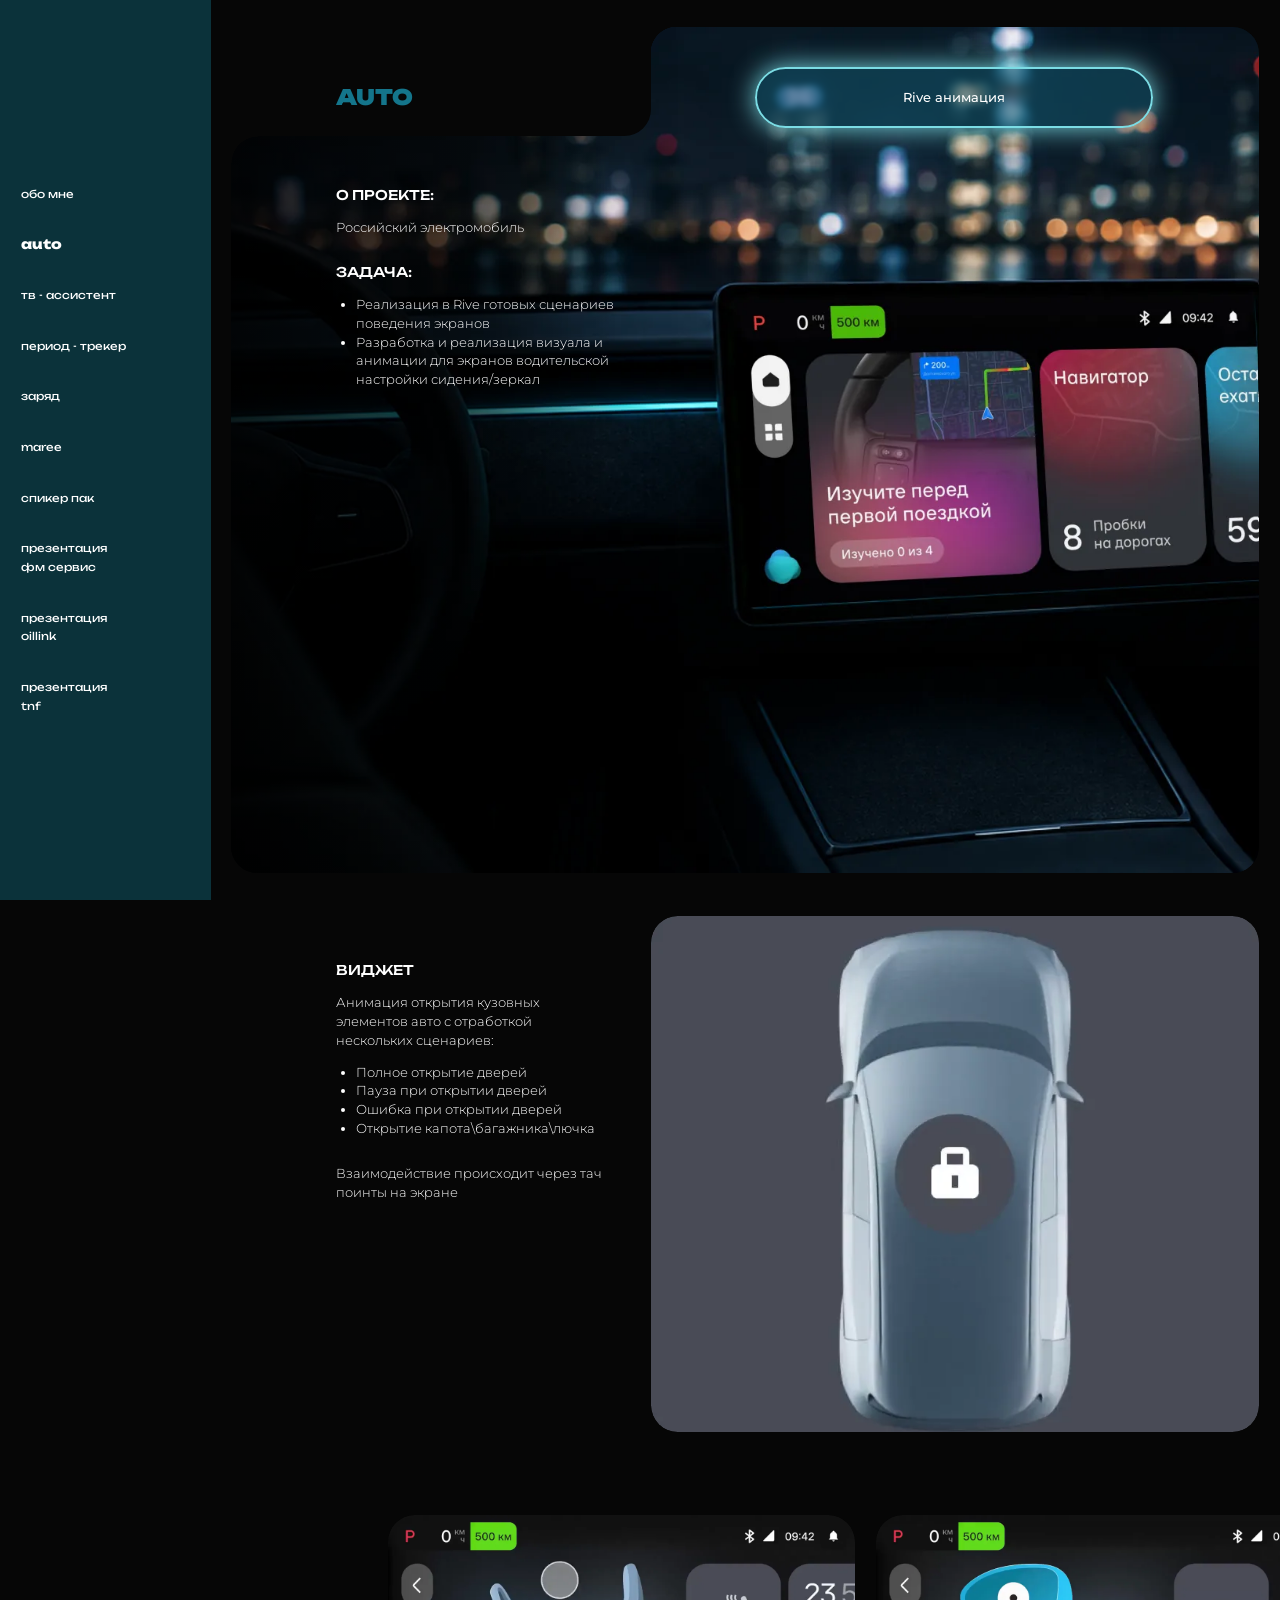
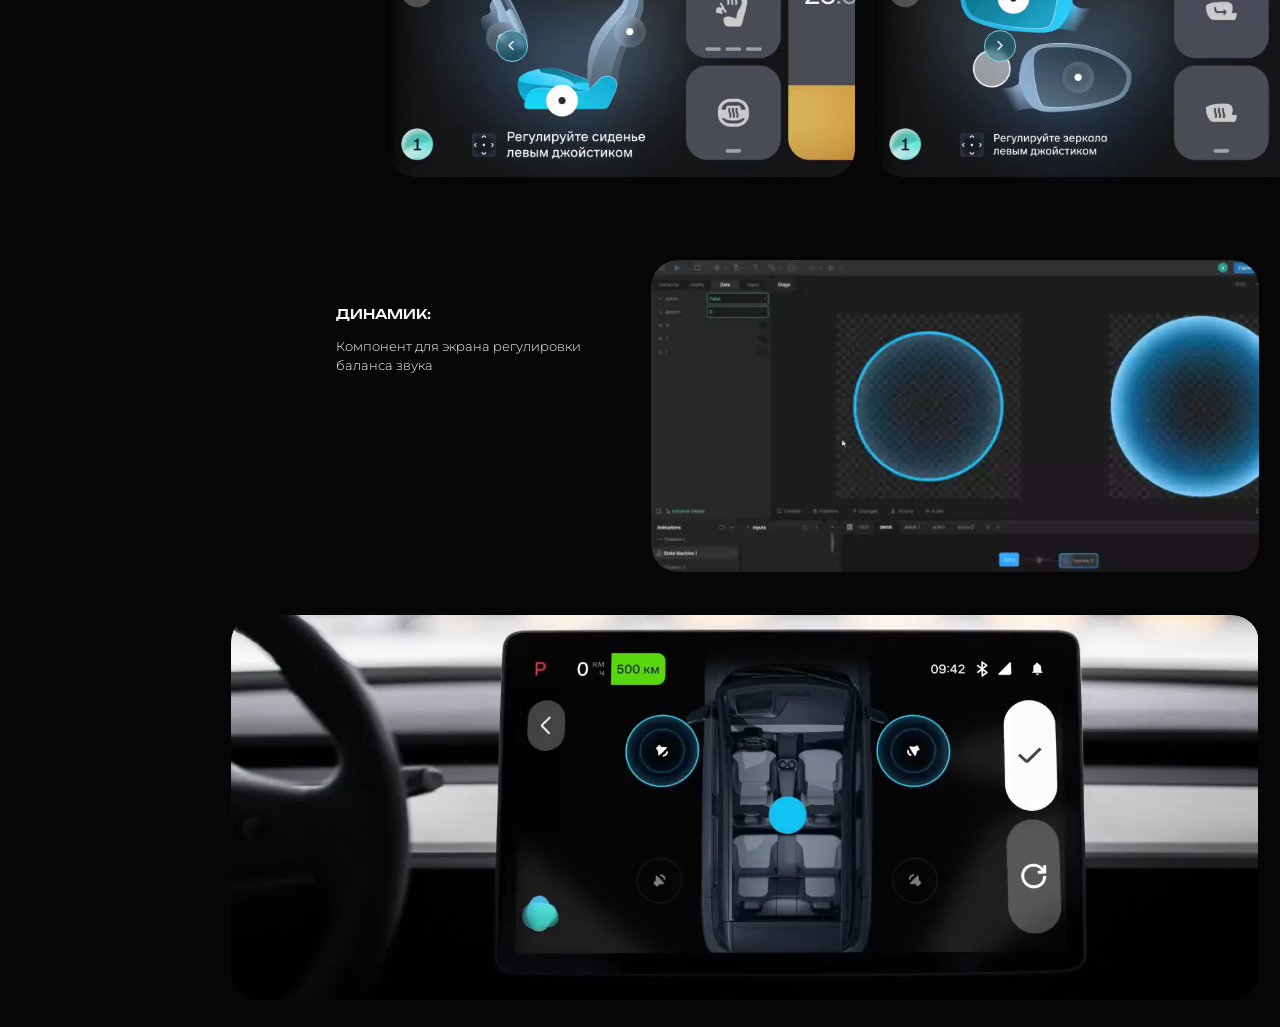
==== commit cd9898c4: "Deploy 2026-11-17 01:01" ====
--- a/auto.html
+++ b/auto.html
@@ -1,4 +1,4 @@
-<!DOCTYPE html><html lang="ru"><head><meta charset="UTF-8"><meta name="viewport" content="width=device-width, initial-scale=1"><title>Auto — Надежда Ракова</title><meta name="description" content="Кейс «Auto»: Rive-анимация экранов российского электромобиля — виджет кузова, водительские настройки и баланс звука."><link rel="icon" href="/favicon.svg" type="image/svg+xml"><link rel="icon" href="/favicon.png" sizes="180x180" type="image/png"><link rel="apple-touch-icon" href="/favicon.png"><link rel="preconnect" href="https://fonts.googleapis.com"><link rel="preconnect" href="https://fonts.gstatic.com" crossorigin><link href="https://fonts.googleapis.com/css2?family=Montserrat:wght@300;500;600&family=Unbounded:wght@400;500;800;900&display=swap" rel="stylesheet"><link rel="stylesheet" href="/styles.css?v=mwgj7mib"><script defer src="/script.js?v=mwgj7mib"></script><script type="module" src="/_astro/page.CQWjsXKf.js"></script></head><body><a class="skip-link" href="#main">Перейти к содержанию</a><aside class="sidebar"><a class="sidebar__logo" href="/" aria-label="На главную"><svg class="logo-mark" viewBox="0 0 58 58" width="58" height="58" fill="none" aria-hidden="true" focusable="false"><path fill="currentColor" d="M15.92 17H24.176V41H15.92V17ZM34.416 17H42.672V41H34.416V17ZM20.592 25.096H37.648V32.392H20.592V25.096Z"></path><rect x="2.5" y="2.5" width="53" height="53" rx="7.5" stroke="currentColor" stroke-width="5"></rect></svg></a><button class="sidebar__toggle" type="button" aria-expanded="false" aria-controls="nav" aria-label="Меню"><span></span><span></span><span></span></button><nav class="nav" id="nav" aria-label="Разделы портфолио"><a class="nav__item" href="/">обо мне</a><a class="nav__item is-active" href="/auto" aria-current="page">auto</a><a class="nav__item" href="/tv-assistant">тв - ассистент</a><a class="nav__item" href="/period-tracker">период - трекер</a><a class="nav__item" href="/zaryad">заряд</a><a class="nav__item" href="/maree">maree</a><a class="nav__item" href="/speaker-pack">спикер пак</a><a class="nav__item" href="/fm-service">презентация
+<!DOCTYPE html><html lang="ru"><head><meta charset="UTF-8"><meta name="viewport" content="width=device-width, initial-scale=1"><title>Auto — Надежда Ракова</title><meta name="description" content="Кейс «Auto»: Rive-анимация экранов российского электромобиля — виджет кузова, водительские настройки и баланс звука."><link rel="icon" href="/favicon.svg" type="image/svg+xml"><link rel="icon" href="/favicon.png" sizes="180x180" type="image/png"><link rel="apple-touch-icon" href="/favicon.png"><link rel="preload" href="/fonts/montserrat-cyrillic-wght-normal.woff2" as="font" type="font/woff2" crossorigin><link rel="preload" href="/fonts/unbounded-cyrillic-wght-normal.woff2" as="font" type="font/woff2" crossorigin><link rel="stylesheet" href="/styles.css?v=mwjovaee"><script defer src="/script.js?v=mwjovaee"></script><script type="module" src="/_astro/page.CQWjsXKf.js"></script></head><body><a class="skip-link" href="#main">Перейти к содержанию</a><aside class="sidebar"><a class="sidebar__logo" href="/" aria-label="На главную"><svg class="logo-mark" viewBox="0 0 58 58" width="58" height="58" fill="none" aria-hidden="true" focusable="false"><path fill="currentColor" d="M15.92 17H24.176V41H15.92V17ZM34.416 17H42.672V41H34.416V17ZM20.592 25.096H37.648V32.392H20.592V25.096Z"></path><rect x="2.5" y="2.5" width="53" height="53" rx="7.5" stroke="currentColor" stroke-width="5"></rect></svg></a><button class="sidebar__toggle" type="button" aria-expanded="false" aria-controls="nav" aria-label="Меню"><span></span><span></span><span></span></button><nav class="nav" id="nav" aria-label="Разделы портфолио"><a class="nav__item" href="/">обо мне</a><a class="nav__item is-active" href="/auto" aria-current="page">auto</a><a class="nav__item" href="/tv-assistant">тв - ассистент</a><a class="nav__item" href="/period-tracker">период - трекер</a><a class="nav__item" href="/zaryad">заряд</a><a class="nav__item" href="/maree">maree</a><a class="nav__item" href="/speaker-pack">спикер пак</a><a class="nav__item" href="/fm-service">презентация
 фм сервис</a><a class="nav__item" href="/oillink">презентация
 oillink</a><a class="nav__item" href="/tnf">презентация
-tnf</a></nav></aside><main class="page" id="main"><section class="section"><div class="stage"><div class="stage__notch" aria-hidden="true"></div><div class="stage__content"><header class="stage__head"><h1 class="stage__title">Auto</h1><p class="badge">Rive анимация</p></header><div class="stage__body stage__body--clip" style="--body-h:5.88rem"><div class="col-text" style="--col-w:4.4rem"><p class="lead">Российский электромобиль</p><div class="block"><h2 class="label">задача:</h2><ul class="bullets"><li>Реализация в Rive готовых сценариев поведения экранов</li><li>Разработка и реализация визуала и анимации для экранов водительской настройки сидения/зеркал</li></ul></div></div><div class="col-visual col-visual--center" style="--col-w:9.12rem"><img class="auto-visual" src="/assets/auto/stage.webp?v=3" alt="Контурный рисунок автомобиля на проекционном экране и вид машины сверху"></div></div></div></div><div class="row"><div class="panel panel--gap panel--plain" style="--panel-w:9.12rem"><div class="block"><h2 class="label">Виджет</h2><p>Анимация открытия кузовных элементов авто с отработкой нескольких сценариев:</p><ul class="bullets"><li>Полное открытие дверей</li><li>Пауза при открытии дверей</li><li>Ошибка при открытии дверей</li><li>Открытие капота\багажника\лючка</li></ul></div><div class="block"><p>Взаимодействие происходит через тач поинты на экране</p></div></div><figure class="media media--video media--fill" style="--media-h:7.74rem;--media-ratio:912 / 774"><video src="/assets/auto/widget.mp4" poster="/assets/auto/widget.webp" muted loop playsinline preload="none" aria-label="Виджет: анимация открытия дверей, капота и багажника"></video></figure></div><div class="carousel" role="region" aria-roledescription="карусель" aria-label="Экраны водительских настроек"><div class="carousel__viewport" tabindex="0"><div class="carousel__track"><figure class="media media--video" style="--media-w:7rem;--media-h:3.94rem;--media-ratio:700 / 394"><video src="/assets/auto/seat.mp4" poster="/assets/auto/seat.webp" muted loop playsinline preload="none" aria-label="Экран регулировки сиденья"></video></figure><figure class="media media--video" style="--media-w:7rem;--media-h:3.94rem;--media-ratio:700 / 394"><video src="/assets/auto/mirrors.mp4" poster="/assets/auto/mirrors.webp" muted loop playsinline preload="none" aria-label="Экран регулировки зеркал"></video></figure><figure class="media media--video" style="--media-w:7rem;--media-h:3.94rem;--media-ratio:700 / 394"><video src="/assets/auto/projection.mp4" poster="/assets/auto/projection.webp" muted loop playsinline preload="none" aria-label="Экран «Проекция отключена»"></video></figure></div></div><button class="carousel__arrow carousel__arrow--prev" type="button" aria-label="Предыдущий слайд"><svg viewBox="0 0 24 24" aria-hidden="true" focusable="false"><path d="M14.5 5.5 8 12l6.5 6.5"></path></svg></button><button class="carousel__arrow carousel__arrow--next" type="button" aria-label="Следующий слайд"><svg viewBox="0 0 24 24" aria-hidden="true" focusable="false"><path d="M9.5 5.5 16 12l-6.5 6.5"></path></svg></button></div><div class="row"><div class="panel panel--gap panel--plain" style="--panel-w:9.12rem"><div class="block"><h2 class="label">Динамик:</h2><p>Компонент для экрана регулировки баланса звука</p></div></div><figure class="media media--video media--fill" style="--media-h:4.68rem;--media-ratio:16 / 9"><video src="/assets/auto/sound.mp4" poster="/assets/auto/sound.webp" muted loop playsinline preload="none" aria-label="Динамик: компонент регулировки баланса звука"></video></figure></div><div class="row row--inset"><figure class="media media--video" style="--media-w:15.41rem;--media-h:5.78rem;--media-ratio:1541 / 578"><video src="/assets/auto/dashboard.mp4" poster="/assets/auto/dashboard.webp" muted loop playsinline preload="none" aria-label="Экран на приборной панели электромобиля"></video></figure></div></section></main></body></html>+tnf</a></nav></aside><main class="page" id="main"><section class="section" data-autoplay><link rel="preload" as="image" href="/assets/auto/cover.webp?v=6" media="(min-width: 1201px)" fetchpriority="high"><link rel="preload" as="image" href="/assets/auto/cover.webp?v=6" media="(max-width: 1200px)" fetchpriority="high"><div class="stage stage--media"><div class="stage__media" aria-hidden="true" style="background-image:url('/assets/auto/cover.webp?v=6')"><video src="/assets/auto/cover.mp4?v=4" poster="/assets/auto/cover.webp?v=6" muted loop playsinline preload="none"></video></div><div class="stage__notch" aria-hidden="true"></div><div class="stage__content"><header class="stage__head"><h1 class="stage__title">Auto</h1><p class="badge">Rive анимация</p></header><div class="stage__body stage__body--clip" style="--body-h:5.88rem"><div class="col-text" style="--col-w:4.4rem"><div class="block"><h2 class="label">о проекте:</h2><p>Российский электромобиль</p></div><div class="block"><h2 class="label">задача:</h2><ul class="bullets"><li>Реализация в Rive готовых сценариев поведения экранов</li><li>Разработка и реализация визуала и анимации для экранов водительской настройки сидения/зеркал</li></ul></div></div><div class="col-visual col-visual--center auto-visual-wrap" style="--col-w:9.12rem"><div class="auto-visual" aria-hidden="true"></div></div></div></div></div><div class="row"><div class="panel panel--gap panel--plain" style="--panel-w:9.12rem"><div class="block"><h2 class="label">Виджет</h2><p>Анимация открытия кузовных элементов авто с отработкой нескольких сценариев:</p><ul class="bullets"><li>Полное открытие дверей</li><li>Пауза при открытии дверей</li><li>Ошибка при открытии дверей</li><li>Открытие капота\багажника\лючка</li></ul></div><div class="block"><p>Взаимодействие происходит через тач поинты на экране</p></div></div><figure class="media media--video media--fill" style="--media-h:7.74rem;--media-ratio:912 / 774"><video src="/assets/auto/widget.mp4" poster="/assets/auto/widget.webp" muted loop playsinline preload="none" aria-label="Виджет: анимация открытия дверей, капота и багажника"></video></figure></div><div class="carousel" role="region" aria-roledescription="карусель" aria-label="Экраны водительских настроек"><div class="carousel__viewport" tabindex="0"><div class="carousel__track"><figure class="media media--video" style="--media-w:7rem;--media-h:3.94rem;--media-ratio:700 / 394"><video src="/assets/auto/seat.mp4" poster="/assets/auto/seat.webp" muted loop playsinline preload="none" aria-label="Экран регулировки сиденья"></video></figure><figure class="media media--video" style="--media-w:7rem;--media-h:3.94rem;--media-ratio:700 / 394"><video src="/assets/auto/mirrors.mp4" poster="/assets/auto/mirrors.webp" muted loop playsinline preload="none" aria-label="Экран регулировки зеркал"></video></figure><figure class="media media--video" style="--media-w:7rem;--media-h:3.94rem;--media-ratio:700 / 394"><video src="/assets/auto/projection.mp4" poster="/assets/auto/projection.webp" muted loop playsinline preload="none" aria-label="Экран «Проекция отключена»"></video></figure></div></div><button class="carousel__arrow carousel__arrow--prev" type="button" aria-label="Предыдущий слайд"><svg viewBox="0 0 24 24" aria-hidden="true" focusable="false"><path d="M14.5 5.5 8 12l6.5 6.5"></path></svg></button><button class="carousel__arrow carousel__arrow--next" type="button" aria-label="Следующий слайд"><svg viewBox="0 0 24 24" aria-hidden="true" focusable="false"><path d="M9.5 5.5 16 12l-6.5 6.5"></path></svg></button></div><div class="row"><div class="panel panel--gap panel--plain" style="--panel-w:9.12rem"><div class="block"><h2 class="label">Динамик:</h2><p>Компонент для экрана регулировки баланса звука</p></div></div><figure class="media media--video media--fill" style="--media-h:4.68rem;--media-ratio:16 / 9"><video src="/assets/auto/sound.mp4" poster="/assets/auto/sound.webp" muted loop playsinline preload="none" aria-label="Динамик: компонент регулировки баланса звука"></video></figure></div><div class="row row--inset"><figure class="media media--video" style="--media-w:15.41rem;--media-h:5.78rem;--media-ratio:1541 / 578"><video src="/assets/auto/dashboard.mp4" poster="/assets/auto/dashboard.webp" muted loop playsinline preload="none" aria-label="Экран на приборной панели электромобиля"></video></figure></div></section></main></body></html>
--- a/styles.css
+++ b/styles.css
@@ -8,6 +8,32 @@
    Точное значение выставляет script.js (по clientWidth, без скроллбара),
    значение ниже — запасное на случай отключённого JS.
    ========================================================================= */
+
+/* Шрифты лежат на самом сайте (public/fonts, из @fontsource-variable), а не
+   на Google Fonts: таблица стилей Google блокировала отрисовку, и картинка
+   обложки начинала грузиться только после неё (~0.5 с); в России Google
+   ещё и бывает медленным. Вариативные: один файл на алфавит — все толщины.
+   Кириллица и латиница отдельно, браузер берёт только нужный файл. */
+@font-face {
+  font-family: "Montserrat"; font-style: normal; font-display: swap; font-weight: 100 900;
+  src: url("fonts/montserrat-cyrillic-wght-normal.woff2") format("woff2");
+  unicode-range: U+0301, U+0400-045F, U+0490-0491, U+04B0-04B1, U+2116;
+}
+@font-face {
+  font-family: "Montserrat"; font-style: normal; font-display: swap; font-weight: 100 900;
+  src: url("fonts/montserrat-latin-wght-normal.woff2") format("woff2");
+  unicode-range: U+0000-00FF, U+0131, U+0152-0153, U+02BB-02BC, U+02C6, U+02DA, U+02DC, U+0304, U+0308, U+0329, U+2000-206F, U+20AC, U+2122, U+2191, U+2193, U+2212, U+2215, U+FEFF, U+FFFD;
+}
+@font-face {
+  font-family: "Unbounded"; font-style: normal; font-display: swap; font-weight: 200 900;
+  src: url("fonts/unbounded-cyrillic-wght-normal.woff2") format("woff2");
+  unicode-range: U+0301, U+0400-045F, U+0490-0491, U+04B0-04B1, U+2116;
+}
+@font-face {
+  font-family: "Unbounded"; font-style: normal; font-display: swap; font-weight: 200 900;
+  src: url("fonts/unbounded-latin-wght-normal.woff2") format("woff2");
+  unicode-range: U+0000-00FF, U+0131, U+0152-0153, U+02BB-02BC, U+02C6, U+02DA, U+02DC, U+0304, U+0308, U+0329, U+2000-206F, U+20AC, U+2122, U+2191, U+2193, U+2212, U+2215, U+FEFF, U+FFFD;
+}
 
 :root {
   /* токены Figma */
@@ -576,6 +602,30 @@
 .media--video { background: transparent; }
 .media--video video { border-radius: inherit; }
 
+/* Значок «плей» в углу видеокарточки, которая на десктопе играет по наведению
+   (класс media--hover ставит script.js — на телефоне и на страницах, где ролики
+   играют сами, его нет). Без значка стоящий первый кадр не отличить от картинки.
+   Оформление как у плеера шоурила: подложка меню, обводка цветом бейджа.
+   Пока ролик играет или курсор на карточке — значок прячется. */
+.media--hover { position: relative; }
+.media--hover::after {
+  content: "";
+  position: absolute;
+  right: 0.24rem;
+  bottom: 0.24rem;
+  width: 0.56rem;
+  height: 0.56rem;
+  border: 0.02rem solid var(--accent-light);
+  border-radius: 50%;
+  background: var(--sidebar-bg) url("data:image/svg+xml,%3Csvg xmlns='http://www.w3.org/2000/svg' viewBox='0 0 24 24'%3E%3Cpath d='M9 6.5v11l9-5.5z' fill='%23fff'/%3E%3C/svg%3E") center / 50% no-repeat;
+  -webkit-backdrop-filter: blur(0.05rem);
+  backdrop-filter: blur(0.05rem);
+  pointer-events: none;
+  transition: opacity 0.25s ease;
+}
+.media--hover:hover::after,
+.media--hover.is-playing::after { opacity: 0; }
+
 /* Карточка-плеер (EmbedPlayer): обложка-кнопка, по нажатию её место занимает
    iframe видеосервиса. Оба слоя растянуты по карточке абсолютно — так они
    заполняют её и на десктопе (высота задана), и на мобилке (высота из
@@ -765,7 +815,46 @@
 /* На десктопе карточка вклеена в фоновую обложку сцены — отдельную не показываем */
 @media (min-width: 1201px) {
   .maree-visual-wrap,
-  .oillink-visual-wrap { visibility: hidden; }
+  .oillink-visual-wrap,
+  .tnf-visual-wrap,
+  .fm-visual-wrap,
+  .period-visual-wrap,
+  .auto-visual-wrap,
+  .zaryad-visual-wrap { visibility: hidden; }
+  /* «Auto»: левый край видимой части обложки уходит в темноту, как у «ТВ-ассистента».
+     Градиент поверх ролика, а не в кадре: cover режет края по-разному на разных экранах. */
+  /* на узких окнах cover режет края; планшет стоит справа (51–86% кадра),
+     55% держит его целиком в сцене и не пускает на текст (проверено на 1280) */
+  .stage:has(.auto-visual-wrap) .stage__media { background-position: 55% 50%; }
+  .stage:has(.auto-visual-wrap) .stage__media video { object-position: 55% 50%; }
+  .stage:has(.auto-visual-wrap) .stage__media::after {
+    content: '';
+    position: absolute;
+    inset: 0;
+    background: linear-gradient(to right, rgba(0, 0, 0, 0.75) 0%, rgba(0, 0, 0, 0.4) 16%, rgba(0, 0, 0, 0) 38%);
+    pointer-events: none;
+  }
+  /* «Период - трекер»: телефон с кольцом стоит у правого края обложки, слева
+     только градиент. На сценах уже 16:9 (окна 16:10) cover режет края —
+     пусть режет в основном пустую левую часть, а не кольцо. */
+  .stage:has(.period-visual-wrap) .stage__media { background-position: 80% 50%; }
+  /* «ФМ Сервис»: ноутбук крупный и почти у правого края кадра — так же режем слева */
+  .stage:has(.fm-visual-wrap) .stage__media { background-position: 75% 50%; }
+  /* «OilLink»: ноутбук у правого края, слева тёмная нефть — тоже режем слева */
+  .stage:has(.oillink-visual-wrap) .stage__media { background-position: 80% 50%; }
+  /* …и маленькая размытая «дальняя» сфера слева внизу — отдельным слоем,
+     чтобы её не срезало вместе с краем обложки (sources/period-hero/farsphere.cjs) */
+  .stage:has(.period-visual-wrap) .stage__media::after {
+    content: '';
+    position: absolute;
+    left: 6.9%;
+    top: 75.7%;
+    width: 10.3%;
+    aspect-ratio: 1;
+    translate: -50% -50%;
+    background: url('/assets/period/far-sphere.webp') center / contain no-repeat;
+    pointer-events: none;
+  }
 }
 
 /* «Auto»: фото под маской с вырезом и машина в вырезе, собранные в одну
@@ -1190,6 +1279,12 @@
   .stage__media video { position: absolute; inset: 0; }
   /* мобильный вариант фоновой картинки (Maree: фон без вшитой карточки) */
   .stage__media--alt { background-image: var(--media-mobile) !important; }
+  .stage__media--alt video { display: none; }
+  /* «Auto»: ролик фоном, как у «ТВ-ассистента», отдельного визуала нет;
+     кадр сдвинут вправо, чтобы в узкой сцене был виден планшет */
+  .auto-visual-wrap { display: none; }
+  .stage:has(.auto-visual-wrap) .stage__media { background-position: 82% 50%; }
+  .stage:has(.auto-visual-wrap) .stage__media video { object-position: 82% 50%; }
 
   /* единая высота визуала; фото на «обо мне» живёт по своим правилам —
      у него маска и собственные пропорции, поэтому оно сюда не включено */
